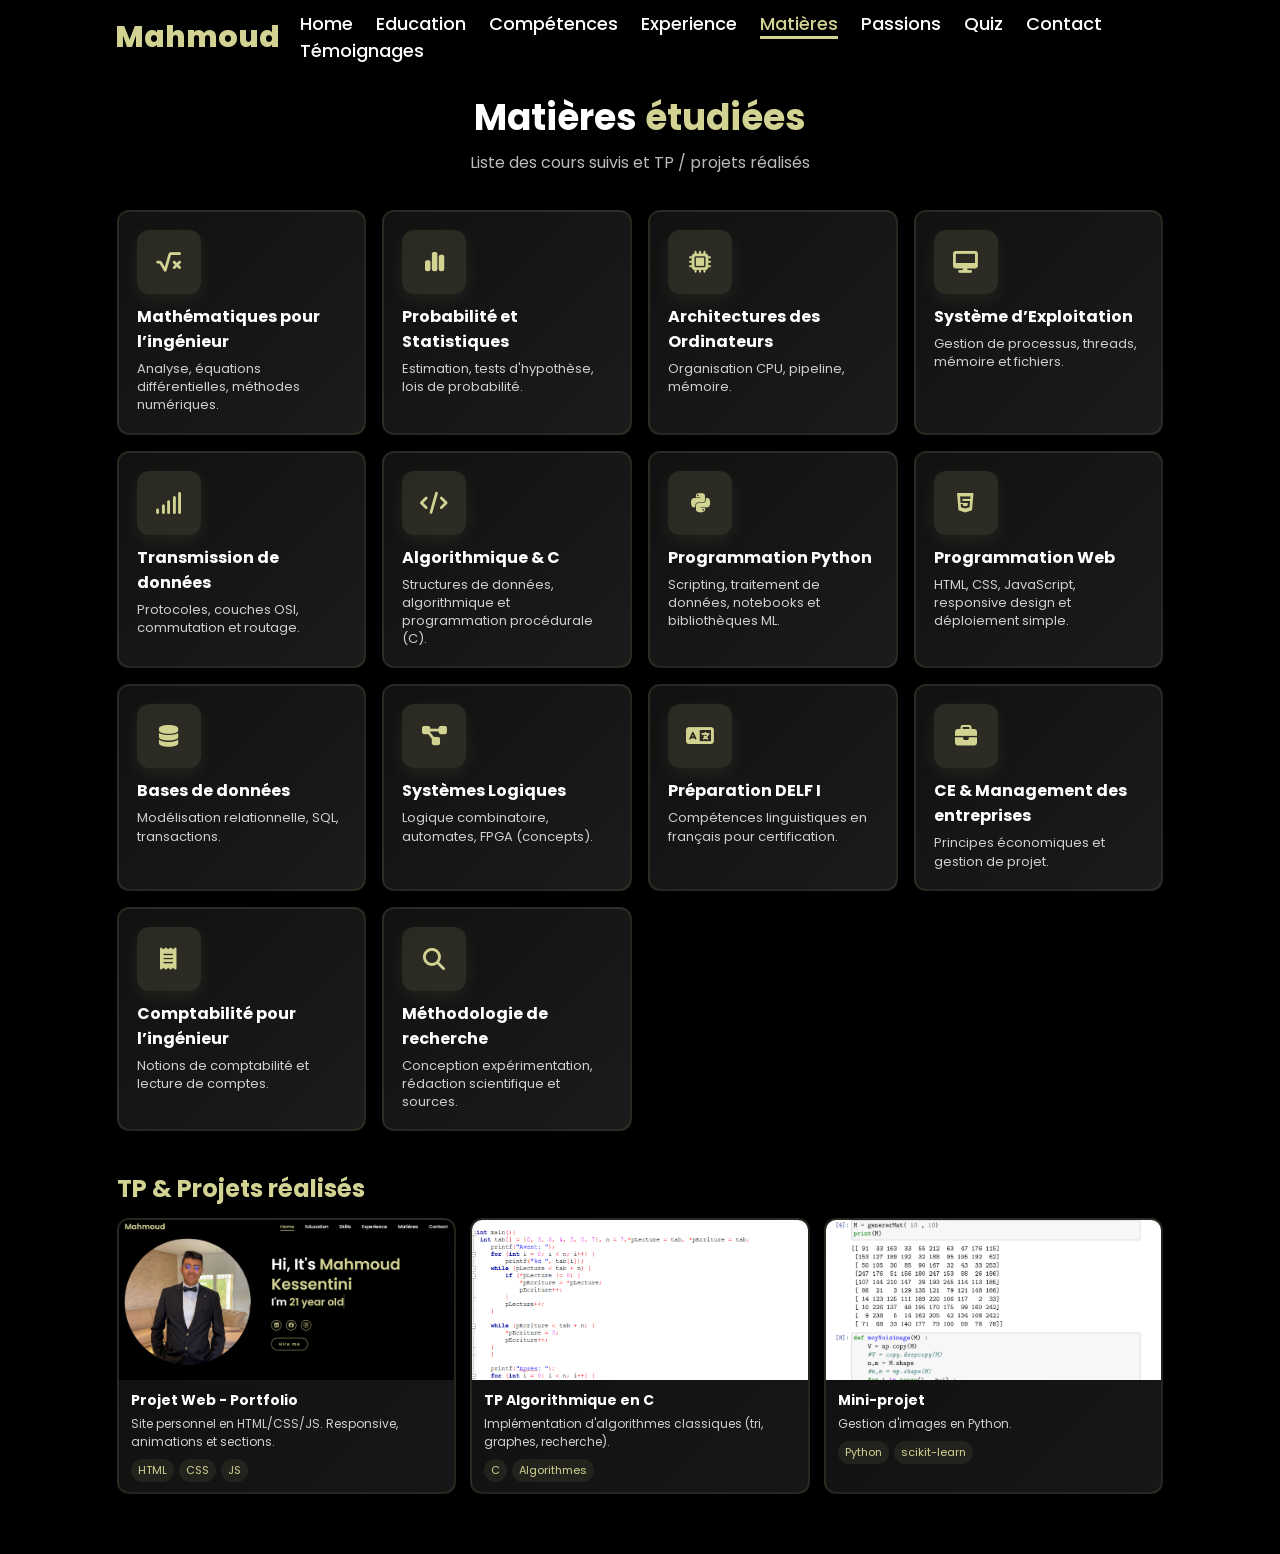
==== pages html/matière.html @ 190a89c1 "Add files via upload" ====
<!DOCTYPE html>
<html lang="fr">
<head>
    <meta charset="utf-8" />
    <meta name="viewport" content="width=device-width,initial-scale=1" />
    <link rel="stylesheet" href="https://cdnjs.cloudflare.com/ajax/libs/font-awesome/6.5.2/css/all.min.css">
    <link rel="stylesheet" href="../css/matière.css">
    <title>Matières & Projets - Portfolio</title>
</head>
<body>
    <header>
        <a href="../index.html" class="logo">Mahmoud</a>
    <nav>
      <a href="../index.html">Home</a>
            <a href="education.html">Education</a>
            <a href="skills.html">Compétences</a>
            <a href="experience.html">Experience</a>
            <a href="matière.html" class="active">Matières</a>
            <a href="passion.html">Passions</a>
            <a href="Quiz.html">Quiz</a>
            <a href="contact.html">Contact</a>
            <a href="temoignages.html">Témoignages</a>
        </nav>
    </header>

    <main class="container">
        <section class="courses-hero">
            <h1>Matières <span> étudiées </span></h1>
            <p>Liste des cours suivis et TP / projets réalisés</p>
        </section>

        <section class="courses-grid">
            <article class="course-card">
                <div class="course-icon"><i class="fas fa-square-root-alt"></i></div>
                <h3>Mathématiques pour l’ingénieur</h3>
                <p>Analyse, équations différentielles, méthodes numériques.</p>
            </article>

            <article class="course-card">
                <div class="course-icon"><i class="fas fa-chart-simple"></i></div>
                <h3>Probabilité et Statistiques</h3>
                <p>Estimation, tests d'hypothèse, lois de probabilité.</p>
            </article>

            <article class="course-card">
                <div class="course-icon"><i class="fas fa-microchip"></i></div>
                <h3>Architectures des Ordinateurs</h3>
                <p>Organisation CPU, pipeline, mémoire.</p>
            </article>

            <article class="course-card">
                <div class="course-icon"><i class="fas fa-desktop"></i></div>
                <h3>Système d’Exploitation</h3>
                <p>Gestion de processus, threads, mémoire et fichiers.</p>
            </article>

            <article class="course-card">
                <div class="course-icon"><i class="fas fa-signal"></i></div>
                <h3>Transmission de données</h3>
                <p>Protocoles, couches OSI, commutation et routage.</p>
            </article>

            <article class="course-card">
                <div class="course-icon"><i class="fas fa-code"></i></div>
                <h3>Algorithmique & C</h3>
                <p>Structures de données, algorithmique et programmation procédurale (C).</p>
            </article>

            <article class="course-card">
                <div class="course-icon"><i class="fab fa-python"></i></div>
                <h3>Programmation Python</h3>
                <p>Scripting, traitement de données, notebooks et bibliothèques ML.</p>
            </article>

            <article class="course-card">
                <div class="course-icon"><i class="fab fa-html5"></i></div>
                <h3>Programmation Web</h3>
                <p>HTML, CSS, JavaScript, responsive design et déploiement simple.</p>
            </article>

            <article class="course-card">
                <div class="course-icon"><i class="fas fa-database"></i></div>
                <h3>Bases de données</h3>
                <p>Modélisation relationnelle, SQL, transactions.</p>
            </article>

            <article class="course-card">
                <div class="course-icon"><i class="fas fa-project-diagram"></i></div>
                <h3>Systèmes Logiques</h3>
                <p>Logique combinatoire, automates, FPGA (concepts).</p>
            </article>

            <article class="course-card">
                <div class="course-icon"><i class="fas fa-language"></i></div>
                <h3>Préparation DELF I</h3>
                <p>Compétences linguistiques en français pour certification.</p>
            </article>

            <article class="course-card">
                <div class="course-icon"><i class="fas fa-briefcase"></i></div>
                <h3>CE & Management des entreprises</h3>
                <p>Principes économiques et gestion de projet.</p>
            </article>

            <article class="course-card">
                <div class="course-icon"><i class="fas fa-receipt"></i></div>
                <h3>Comptabilité pour l’ingénieur</h3>
                <p>Notions de comptabilité et lecture de comptes.</p>
            </article>

            <article class="course-card">
                <div class="course-icon"><i class="fas fa-search"></i></div>
                <h3>Méthodologie de recherche</h3>
                <p>Conception expérimentation, rédaction scientifique et sources.</p>
            </article>
        </section>

        <section class="projects">
            <h2>TP & Projets réalisés</h2>

            <div class="projects-grid">
                <div class="project-card">
                    <img src="../images/TPweb.png" alt="Site web projet">
                    <div class="project-info">
                        <h4>Projet Web - Portfolio</h4>
                        <p>Site personnel en HTML/CSS/JS. Responsive, animations et sections.</p>
                        <div class="project-tags"><span>HTML</span><span>CSS</span><span>JS</span></div>
                    </div>
                </div>

                <div class="project-card">
                    <img src="../images/TP C.png" alt="TP C algorithmique">
                    <div class="project-info">
                        <h4>TP Algorithmique en C</h4>
                        <p>Implémentation d'algorithmes classiques (tri, graphes, recherche).</p>
                        <div class="project-tags"><span>C</span><span>Algorithmes</span></div>
                    </div>
                </div>

                <div class="project-card">
                    <img src="../images/TP python.png" alt="Projet ">
                    <div class="project-info">
                        <h4>Mini-projet </h4>
                        <p>Gestion d'images en Python.</p>
                        <div class="project-tags"><span>Python</span><span>scikit-learn</span></div>
                    </div>
                </div>
            </div>
        </section>
    </main>
     <script>
        const obs = new IntersectionObserver((entries) => {
            entries.forEach(e => {
                if (e.isIntersecting) e.target.classList.add('in-view');
            });
        }, {threshold: 0.15});
        document.querySelectorAll('.course-card, .project-card').forEach(el => obs.observe(el));
    </script>
</body>
</html>
---- css/matière.css ----
@import url('https://fonts.googleapis.com/css2?family=Poppins:wght@100;200;300;400;500;600&display=swap');

*{
    box-sizing: border-box;
    margin: 0;
    padding: 0;
    font-family: 'Poppins', sans-serif;
    text-decoration: none;
    border: none;
    outline: none;
}

html{
    font-size: 62.5%;
}

body{
    background: #000;
    color: #fff;
    min-height: 100vh;
    overflow-x: hidden;
}

header{
    position: fixed;
    top: 0;
    left: 0;
    width: 100%;
    padding: 1rem 9%;
    background-color: rgba(0, 0, 0, 0.9);
    filter: drop-shadow(10px);
    display: flex;
    justify-content: space-between;
    align-items: center;
    z-index: 100;
}

.logo{
    font-size: 3rem;
    color: rgb(210, 210, 147);
    font-weight: 800;
    cursor: pointer;
    transition: 0.5s ease;
}

.logo:hover{
    transform: scale(1.1);
}

nav a{
    font-size: 1.8rem;
    color: white;
    margin-left: 2rem;
    font-weight: 500;
    transition: 0.3s ease;
    border-bottom: 3px solid transparent;
}

nav a:hover,
nav a.active{
    color: rgb(210, 210, 147);
    border-bottom: 3px solid rgb(210, 210, 147);
}

@media(max-width: 995px){
    nav{
        position: absolute;
        display: none;
        top: 0;
        right: 0;
        width: 40%;
        border-left: 3px solid rgb(210, 210, 147);
        border-bottom: 3px solid rgb(210, 210, 147);
        border-bottom-left-radius: 2rem;
        padding: 1rem solid;
        background-color: #161616;
        border-top: 0.1rem solid rgba(0, 0, 0, 0.1);
    }

    nav.active{
        display: block;
    }

    nav a{
        display: block;
        font-size: 2rem;
        margin: 3rem 0;
    }

    nav a:hover,
    nav a.active{
        padding: 1rem;
        border-radius: 0.5rem;
        border-bottom: 0.5rem solid rgb(210, 210, 147);
    }
}

.container{
    padding: 9rem 6% 6rem;
    max-width: 1200px;
    margin: 0 auto;
}

.courses-hero{
    text-align: center;
    margin-bottom: 3.5rem;
}

.courses-hero h1{
    font-size: 3.6rem;
    margin-bottom: 0.5rem;
    font-weight: 700;
}

.courses-hero h1 span{
    color: rgb(210, 210, 147);
}

.courses-hero p{
    color: #bbb;
    font-size: 1.6rem;
}

.courses-grid{
    display: grid;
    grid-template-columns: repeat(auto-fit, minmax(240px, 1fr));
    gap: 1.6rem;
    margin-bottom: 3.5rem;
}

.course-card{
    background: linear-gradient(135deg, #111, #1b1b1b);
    border-radius: 12px;
    padding: 1.8rem;
    min-height: 160px;
    position: relative;
    overflow: hidden;
    transform: translateY(20px);
    opacity: 0;
    transition: all 0.6s cubic-bezier(0.2, 0.9, 0.3, 1);
    border: 2px solid rgba(210, 210, 147, 0.1);
}

.course-card.in-view{
    transform: none;
    opacity: 1;
}

.course-card:hover{
    border-color: rgb(210, 210, 147);
    box-shadow: 0 10px 30px rgba(210, 210, 147, 0.2);
}

.course-icon{
    width: 64px;
    height: 64px;
    border-radius: 12px;
    background: rgba(210, 210, 147, 0.12);
    display: flex;
    align-items: center;
    justify-content: center;
    color: rgb(210, 210, 147);
    font-size: 2.2rem;
    margin-bottom: 1rem;
    box-shadow: 0 6px 18px rgba(210, 210, 147, 0.08);
}

.course-card h3{
    font-size: 1.6rem;
    margin-bottom: 0.6rem;
    color: #fff;
}

.course-card p{
    color: #cfcfcf;
    font-size: 1.3rem;
    line-height: 1.4;
}

.projects{
    margin-top: 4rem;
}

.projects h2{
    font-size: 2.4rem;
    color: rgb(210, 210, 147);
    margin-bottom: 1.2rem;
}

.projects-grid{
    display: grid;
    grid-template-columns: repeat(auto-fit, minmax(260px, 1fr));
    gap: 1.4rem;
}

.project-card{
    background: linear-gradient(135deg, #0f0f0f, #171717);
    border-radius: 12px;
    overflow: hidden;
    display: flex;
    flex-direction: column;
    transform: translateY(20px);
    opacity: 0;
    transition: all 0.6s;
    border: 2px solid rgba(210, 210, 147, 0.1);
}

.project-card.in-view{
    transform: none;
    opacity: 1;
}

.project-card:hover{
    border-color: rgb(210, 210, 147);
    box-shadow: 0 10px 30px rgba(210, 210, 147, 0.2);
}

.project-card img{
    width: 100%;
    height: 160px;
    object-fit: cover;
    display: block;
    transition: transform 0.6s;
}

.project-card:hover img{
    transform: scale(1.06);
}

.project-info{
    padding: 1rem 1.2rem;
}

.project-info h4{
    color: #fff;
    font-size: 1.4rem;
    margin-bottom: 0.4rem;
}

.project-info p{
    color: #cfcfcf;
    font-size: 1.2rem;
    margin-bottom: 0.8rem;
}

.project-tags span{
    display: inline-block;
    background: rgba(210, 210, 147, 0.08);
    color: rgb(210, 210, 147);
    padding: 0.3rem 0.7rem;
    border-radius: 999px;
    margin-right: 0.5rem;
    font-size: 1.1rem;
}

/* Animations */
@keyframes glow{
    0%{
        filter: drop-shadow(0 0 0 rgba(210, 210, 147, 0));
    }
    50%{
        filter: drop-shadow(0 0 18px rgba(210, 210, 147, 0.6));
    }
    100%{
        filter: drop-shadow(0 0 0 rgba(210, 210, 147, 0));
    }
}

.courses-hero h1{
    animation: glow 3s ease-in-out infinite;
}

/* Responsive */
@media(max-width: 995px){
    header{
        padding: 1rem 4%;
    }

    nav{
        position: absolute;
        display: none;
        top: 0;
        right: 0;
        width: 40%;
        border-left: 3px solid rgb(210, 210, 147);
        border-bottom: 3px solid rgb(210, 210, 147);
        border-bottom-left-radius: 2rem;
        padding: 1rem solid;
        background-color: #161616;
        border-top: 0.1rem solid rgba(0, 0, 0, 0.1);
    }

    nav.active{
        display: block;
    }

    nav a{
        display: block;
        font-size: 2rem;
        margin: 3rem 0;
    }

    nav a:hover,
    nav a.active{
        padding: 1rem;
        border-radius: 0.5rem;
        border-bottom: 0.5rem solid rgb(210, 210, 147);
    }
}

@media(max-width: 768px){
    .container{
        padding: 8rem 4% 4rem;
    }

    .courses-hero h1{
        font-size: 2.4rem;
    }

    .course-card p,
    .project-info p{
        font-size: 1.1rem;
    }

    .courses-grid{
        grid-template-columns: repeat(auto-fit, minmax(200px, 1fr));
    }

    .projects-grid{
        grid-template-columns: repeat(auto-fit, minmax(220px, 1fr));
    }
}

@media(max-width: 480px){
    .container{
        padding: 7rem 3% 2rem;
    }

    .courses-hero h1{
        font-size: 1.8rem;
    }

    .courses-grid{
        gap: 1rem;
    }

    .projects-grid{
        gap: 1rem;
    }

    .project-card img{
        height: 120px;
    }
}
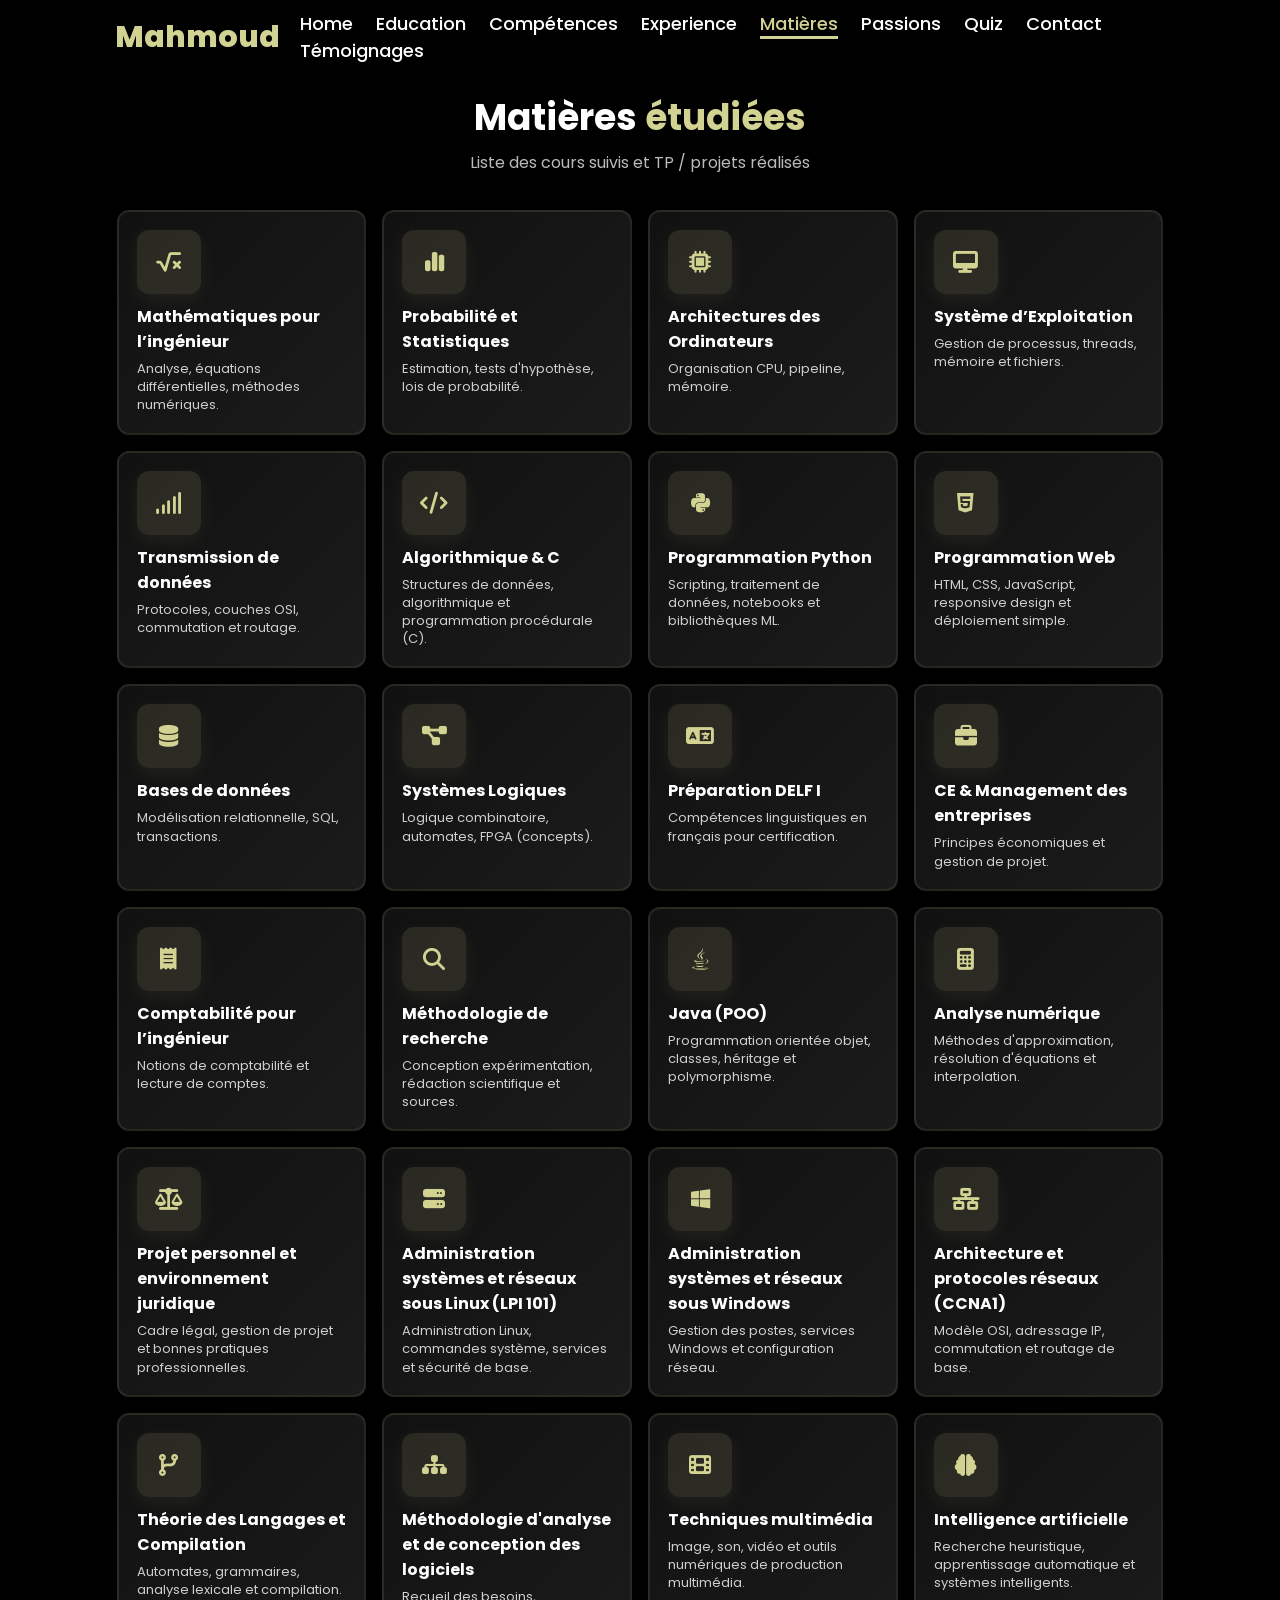
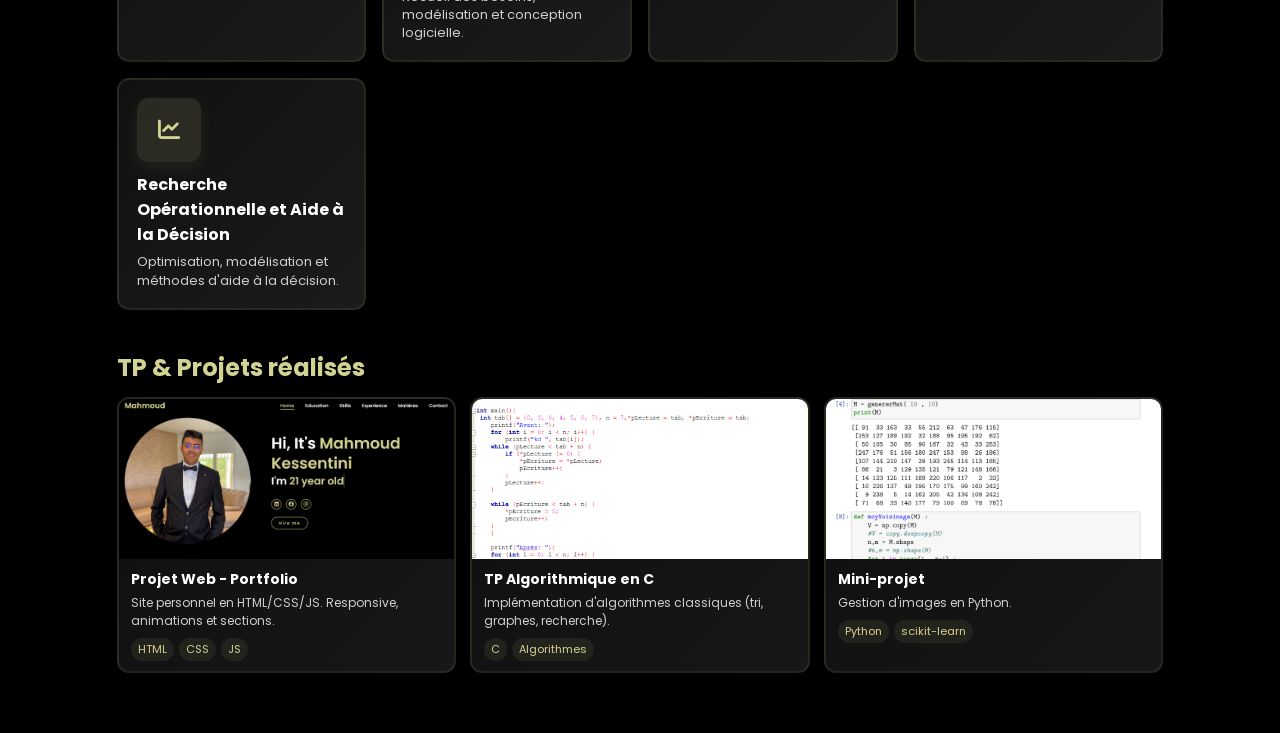
==== commit 52ea3529: "Refactor matière.html to improve structure and content" ====
--- a/pages html/matière.html
+++ b/pages html/matière.html
@@ -113,6 +113,72 @@
                 <h3>Méthodologie de recherche</h3>
                 <p>Conception expérimentation, rédaction scientifique et sources.</p>
             </article>
+
+            <article class="course-card">
+                <div class="course-icon"><i class="fab fa-java"></i></div>
+                <h3>Java (POO)</h3>
+                <p>Programmation orientée objet, classes, héritage et polymorphisme.</p>
+            </article>
+
+            <article class="course-card">
+                <div class="course-icon"><i class="fas fa-calculator"></i></div>
+                <h3>Analyse numérique</h3>
+                <p>Méthodes d'approximation, résolution d'équations et interpolation.</p>
+            </article>
+
+            <article class="course-card">
+                <div class="course-icon"><i class="fas fa-scale-balanced"></i></div>
+                <h3>Projet personnel et environnement juridique</h3>
+                <p>Cadre légal, gestion de projet et bonnes pratiques professionnelles.</p>
+            </article>
+
+            <article class="course-card">
+                <div class="course-icon"><i class="fas fa-server"></i></div>
+                <h3>Administration systèmes et réseaux sous Linux (LPI 101)</h3>
+                <p>Administration Linux, commandes système, services et sécurité de base.</p>
+            </article>
+
+            <article class="course-card">
+                <div class="course-icon"><i class="fab fa-windows"></i></div>
+                <h3>Administration systèmes et réseaux sous Windows</h3>
+                <p>Gestion des postes, services Windows et configuration réseau.</p>
+            </article>
+
+            <article class="course-card">
+                <div class="course-icon"><i class="fas fa-network-wired"></i></div>
+                <h3>Architecture et protocoles réseaux (CCNA1)</h3>
+                <p>Modèle OSI, adressage IP, commutation et routage de base.</p>
+            </article>
+
+            <article class="course-card">
+                <div class="course-icon"><i class="fas fa-code-branch"></i></div>
+                <h3>Théorie des Langages et Compilation</h3>
+                <p>Automates, grammaires, analyse lexicale et compilation.</p>
+            </article>
+
+            <article class="course-card">
+                <div class="course-icon"><i class="fas fa-sitemap"></i></div>
+                <h3>Méthodologie d'analyse et de conception des logiciels</h3>
+                <p>Recueil des besoins, modélisation et conception logicielle.</p>
+            </article>
+
+            <article class="course-card">
+                <div class="course-icon"><i class="fas fa-film"></i></div>
+                <h3>Techniques multimédia</h3>
+                <p>Image, son, vidéo et outils numériques de production multimédia.</p>
+            </article>
+
+            <article class="course-card">
+                <div class="course-icon"><i class="fas fa-brain"></i></div>
+                <h3>Intelligence artificielle</h3>
+                <p>Recherche heuristique, apprentissage automatique et systèmes intelligents.</p>
+            </article>
+
+            <article class="course-card">
+                <div class="course-icon"><i class="fas fa-chart-line"></i></div>
+                <h3>Recherche Opérationnelle et Aide à la Décision</h3>
+                <p>Optimisation, modélisation et méthodes d'aide à la décision.</p>
+            </article>
         </section>
 
         <section class="projects">
@@ -157,4 +223,4 @@
         document.querySelectorAll('.course-card, .project-card').forEach(el => obs.observe(el));
     </script>
 </body>
-</html>+</html>
